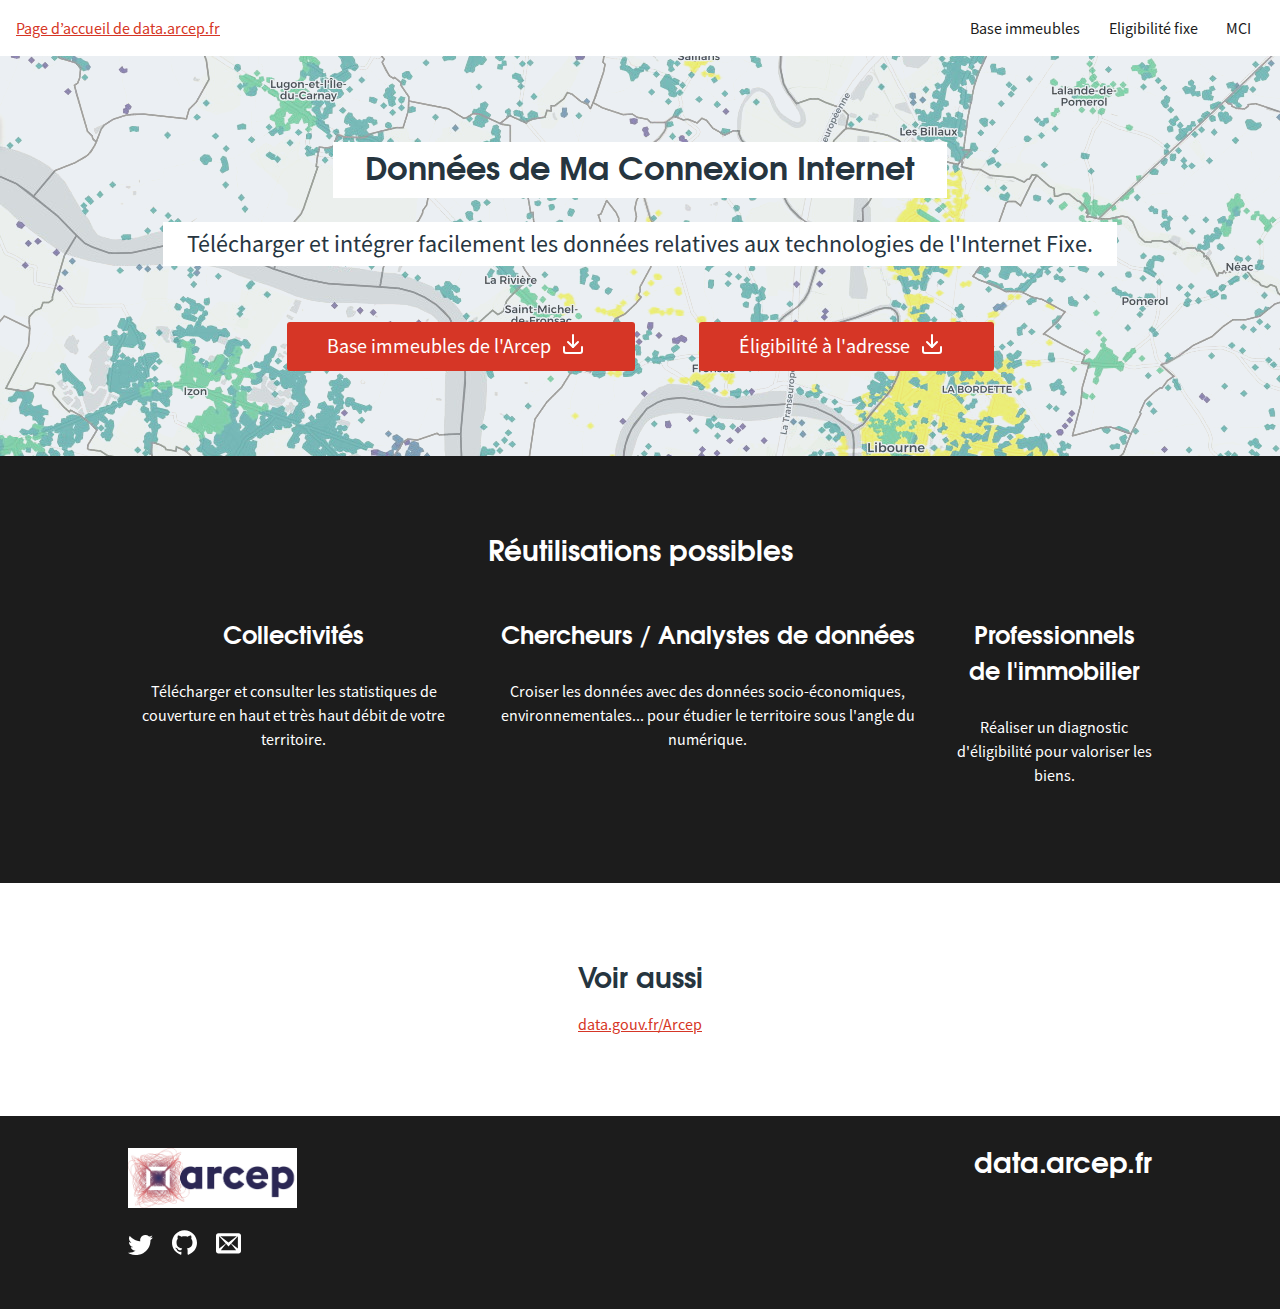
==== fixe/index.html @ cc6db44b "Publication du 2020T3 de MCI" ====
<!DOCTYPE html>
<html>

	<head>
		<meta charSet="utf-8" />
		<meta http-equiv="x-ua-compatible" content="ie=edge" />
		<meta name="viewport" content="width=device-width, initial-scale=1" />
		<title>Données fixes | data.arcep.fr</title>
		<link rel="icon" href="../img/favicon.ico" />
		<meta name="description" content="Consulter, télécharger et intégrer les données relatives à l'Internet fixe" />
		<meta itemProp="name" content="Données de l'Internet fixe en France" />
		<meta itemProp="description" content="Consulter, télécharger et intégrer les données relatives à l'Internet fixe" />
		<meta name="twitter:card" content="summary" />
		<meta name="twitter:title" content="Données de l'Internet fixe en France" />
		<meta name="twitter:description" content="Consulter, télécharger et intégrer les données relatives à l'Internet fixe" />
		<meta name="twitter:site" content="@arcep" />
		<meta name="twitter:creator" content="arcep" />
		<meta name="og:title" content="Données de l'Internet fixe en France" />
		<meta name="og:description" content="Consulter, télécharger et intégrer les données relatives à l'Internet fixe" />
		<meta name="og:url" content="https://data.arcep.fr/" />
		<meta name="og:site_name" content="Données de l'Internet fixe en France" />
		<meta name="og:locale" content="fr_FR" />
		<meta name="og:type" content="website" />
		<meta name="next-head-count" content="23" /><noscript data-n-css=""></noscript>
		<link rel="stylesheet" href="../css/master.css">
	</head>

	<body>
		<div id="__next">
			<div class="jsx-591008426">
				<header role="navigation" class="jsx-1099488422 navbar">
					<div class="jsx-1099488422 navbar__container"><a class="jsx-1099488422 nav__link" href="https://data.arcep.fr">Page d’accueil de data.arcep.fr</a>
						<nav class="jsx-1099488422">
							<ul class="jsx-1099488422 nav__links">
								<li class="jsx-1099488422 nav__item"><a class="jsx-1099488422" href="./base_immeuble.html">Base immeubles</a></li>
								<li class="jsx-1099488422 nav__item"><a class="jsx-1099488422" href="./eligibilite.html">Eligibilité fixe</a></li>
								<li class="jsx-1099488422 nav__item"><a class="jsx-1099488422" href="https://maconnexioninternet.arcep.fr" title="Ma Connexion Internet" target="_blank">MCI</a></li>
							</ul>
						</nav>
						<div class="jsx-1099488422 hamburger-menu">
							<div class="jsx-640037461 dropdown">
								<div class="jsx-640037461">
                  <svg xmlns="http://www.w3.org/2000/svg" width="22" height="22" viewBox="0 0 24 24" fill="none" stroke="currentColor" stroke-width="2" stroke-linecap="round" stroke-linejoin="round">
										<line x1="3" y1="12" x2="21" y2="12"></line>
										<line x1="3" y1="6" x2="21" y2="6"></line>
										<line x1="3" y1="18" x2="21" y2="18"></line>
									</svg>
                </div>
							</div>
						</div>
					</div>
				</header>

				<main class="jsx-591008426">
					<div class="jsx-2824784730 hero">
						<div class="jsx-2824784730 hero__container">
							<h1 class="jsx-2824784730 hero__white-background">Données de Ma Connexion Internet</h1>
							<p class="jsx-2824784730 hero__white-background">Télécharger et intégrer facilement les données relatives aux technologies de l'Internet Fixe.</p>
							<div class="jsx-419204450 button-container">
								<div class="jsx-419204450 action-button"><a href="./base_immeuble.html" class="button large primary" style="display:inline-flex;justify-content:space-between;align-items:center;text-align:center">Base immeubles de l'Arcep <span style="margin:0 0.5em" class="jsx-419204450">
                  <svg xmlns="http://www.w3.org/2000/svg" width="24" height="24" viewBox="0 0 24 24" fill="none" stroke="currentColor" stroke-width="2" stroke-linecap="round" stroke-linejoin="round">
										<path d="M21 15v4a2 2 0 0 1-2 2H5a2 2 0 0 1-2-2v-4"></path>
										<polyline points="7 10 12 15 17 10"></polyline>
										<line x1="12" y1="15" x2="12" y2="3"></line>
									</svg></span></a>
                </div>
								<div class="jsx-419204450 action-button"><a href="./eligibilite.html" class="button large primary" style="display:inline-flex;justify-content:space-between;align-items:center;text-align:center">Éligibilité à l'adresse <span style="margin:0 0.5em" class="jsx-419204450">
                  <svg xmlns="http://www.w3.org/2000/svg" width="24" height="24" viewBox="0 0 24 24" fill="none" stroke="currentColor" stroke-width="2" stroke-linecap="round" stroke-linejoin="round">
										<path d="M21 15v4a2 2 0 0 1-2 2H5a2 2 0 0 1-2-2v-4"></path>
										<polyline points="7 10 12 15 17 10"></polyline>
										<line x1="12" y1="15" x2="12" y2="3"></line>
									</svg></span></a>
                </div>
							</div>
						</div>
					</div>

					<section class="section section-dark">
						<div class="container">
							<h2 class="section__title">Réutilisations possibles</h2>
							<div class="row" style="text-align:center">
								<div>
									<h3>Collectivités</h3>
									<p>Télécharger et consulter les statistiques de couverture en haut et très haut débit de votre territoire.</p>
								</div>
								<div>
									<h3>Chercheurs / Analystes de données</h3>
									<p>Croiser les données avec des données socio-économiques, environnementales... pour étudier le territoire sous l'angle du numérique.</p>
								</div>
								<div>
									<h3>Professionnels de l'immobilier</h3>
									<p>Réaliser un diagnostic d'éligibilité pour valoriser les biens.</p>
								</div>
							</div>
						</div>
					</section>

					<section class="section section-white">
						<div class="container">
							<h2 class="section__title">Voir aussi</h2>
							<div class="jsx-340234319 main">
								<div class="jsx-340234319"><a href="https://www.data.gouv.fr/organizations/534fff58a3a7292c64a77cf6" class="jsx-340234319">data.gouv.fr/Arcep</a></div>
							</div>
						</div>
					</section>
				</main>

				<footer class="jsx-2883018177 footer">
					<div class="jsx-2883018177 container">
						<div class="jsx-2883018177 footer__logo"><img src="../img/logo_arcep.png" class="jsx-2883018177" />
							<ul class="jsx-2883018177 footer__social">
								<li class="jsx-2883018177"><a class="jsx-2883018177" href="https://twitter.com/arcep"><img src="../img/twitter.svg" alt="Twitter" class="jsx-2883018177" /></a></li>
								<li class="jsx-2883018177"><a class="jsx-2883018177" href="https://github.com/arcep-dev"><img src="../img/github.svg" alt="Github" class="jsx-2883018177" /></a></li>
								<li class="jsx-2883018177"><a href="mailto:opendata@arcep.fr?subject=Fixe" class="jsx-2883018177"><img src="../img/envelop.svg" alt="Contact" class="jsx-2883018177" /></a></li>
							</ul>
						</div>
						<ul class="jsx-2883018177 footer__links">
							<li class="jsx-2883018177">
								<h2 class="jsx-2883018177">data.arcep.fr</h2>
							</li>
						</ul>
					</div>
				</footer>
			</div>
		</div>
	</body>

</html>
---- css/master.css ----
@font-face {
	font-family: 'Source Sans Pro';
	font-weight: 400;
	font-style: normal;
	font-stretch: normal;
	src: url('./fonts/SourceSansPro-Regular.otf.woff2') format('woff2'), url('./fonts/SourceSansPro-Regular.otf.woff') format('woff');
}

@font-face {
	font-family: 'Source Sans Pro';
	font-weight: 400;
	font-style: italic;
	font-stretch: normal;
	src: url('./fonts/SourceSansPro-It.otf.woff2') format('woff2'), url('./fonts/SourceSansPro-It.otf.woff') format('woff');
}

@font-face {
	font-family: 'Source Sans Pro';
	font-weight: 700;
	font-style: normal;
	font-stretch: normal;
	src: url('./fonts/SourceSansPro-Bold.otf.woff2') format('woff2'), url('./fonts/SourceSansPro-Bold.otf.woff') format('woff');
}

@font-face {
	font-family: 'Source Sans Pro';
	font-weight: 700;
	font-style: italic;
	font-stretch: normal;
	src: url('./fonts/SourceSansPro-BoldIt.otf.woff2') format('woff2'), url('./fonts/SourceSansPro-BoldIt.otf.woff') format('woff');
}

@font-face {
	font-family: Evolventa;
	font-weight: normal;
	font-style: normal;
	src: local('Evolventa'), local('Evolventa-Regular'), url('./fonts/Evolventa-Regular.woff') format('woff');
}

@font-face {
	font-family: Evolventa;
	font-weight: normal;
	font-style: italic;
	src: local('Evolventa Oblique'), local('Evolventa-Oblique'), url('./fonts/Evolventa-Oblique.woff') format('woff');
}

@font-face {
	font-family: Evolventa;
	font-weight: bold;
	font-style: normal;
	src: local('Evolventa Bold'), local('Evolventa-Bold'), url('./fonts/Evolventa-Bold.woff') format('woff');
}

@font-face {
	font-family: Evolventa;
	font-weight: bold;
	font-style: italic;
	src: local('Evolventa Bold Oblique'), local('Evolventa-BoldOblique'), url('./fonts/Evolventa-BoldOblique.woff') format('woff');
}

@font-face {
	font-family: "Source Sans Pro";
	src: url("./fonts/SourceSansPro-Regular.otf.woff");
	font-weight: 400;
}

@font-face {
	font-family: "Source Sans Pro";
	src: url("/static/fonts/SourceSansPro/SourceSansPro-Bold.otf.woff");
	font-weight: 800;
}

@font-face {
	font-family: "Source Sans Pro";
	src: url("/static/fonts/SourceSansPro/SourceSansPro-It.otf.woff");
	font-style: italic;
}

@font-face {
	font-family: "Evolventa";
	src: url("/static/fonts/Evolventa/Evolventa-Regular.woff");
	font-weight: 400;
}

@font-face {
	font-family: "Evolventa";
	src: url("/static/fonts/Evolventa/Evolventa-Bold.woff");
	font-weight: 800;
}

:root {
	--blue: #0053b3;
	--light-blue: #006be6;
	--dark-blue: #003b80;
	--darker-blue: #00234d;
	--lighter-blue: #b4e1fa;
	--white: #fff;
	--lightest-grey: #fafbfc;
	--lighter-grey: #ebeff3;
	--light-grey: #c9d3df;
	--grey: #adb9c9;
	--dark-grey: #8393a7;
	--darker-grey: #53657d;
	--darkest-grey: #26353f;
	--black: #1c1c1c;
	--green: #03bd5b;
	--light-green: #daf5e7;
	--orange: #ff9947;
	--dark-orange: #cc5c00;
	--light-orange: #fff0e4;
	--red: #d63626;
	--dark-red: #ab2b1e;
	--light-red: rgba(239, 172, 166, 0.45882);
	--mobile-min: 400px;
	--mobile-max: 549px;
	--phablet-min: 550px;
	--phablet-max: 749px;
	--tablet-min: 750px;
	--tablet-max: 999px;
	--desktop-min: 1000px;
	--space-xxs: 0.25em;
	--space-xs: 0.5em;
	--space-s: 1em;
	--space-m: 1.5em;
	--space-l: 2em;
	--space-xl: 3em;
	--theme-primary: var(--red);
	--theme-primary-light: var(--light-red);
	--theme-primary-dark: var(--dark-red);
	--theme-secondary: var(--red);
	--theme-secondary-darken: var(--dark-red);
	--theme-border: var(--grey);
	--theme-border-lighter: var(--light-grey);
	--theme-border-active: var(--light-red);
	--theme-border-radius: 3px;
	--theme-background-white: var(--white);
	--theme-background-grey: var(--lighter-grey);
	--theme-background-color: var(--red);
	--theme-background-color-dark: var(--darker-red);
	--theme-background-gradient: linear-gradient(to left, var(--red), var(--dark-red));
	--theme-background-dark: var(--black);
	--theme-box-shadow: 0 1px 2px rgba(201, 211, 223, 0.2);
	--theme-label-text: var(--darker-grey);
	--theme-light-text: var(--white);
	--theme-dark-text: var(--darkest-grey);
	--theme-success-border: var(--green);
	--theme-success-bg: var(--light-green);
	--theme-warning-border: var(--orange);
	--theme-warning-bg: var(--light-orange);
	--theme-error-border: var(--red);
	--theme-error-bg: var(--light-red);
	--theme-info-border: var(--light-red);
	--theme-info-bg: var(--lighter-red);
}

body {
	font-family: "Source Sans Pro", Arial, sans-serif;
	font-size: 16px;
	line-height: 1.5em;
	-webkit-font-smoothing: antialiased;
	-moz-osx-font-smoothing: grayscale;
}

h1,
h2,
h3,
h4,
h5,
h6 {
	font-family: "Evolventa", "Trebuchet MS", sans-serif;
}

h1:first-child,
h2:first-child,
h3:first-child,
h4:first-child,
h5:first-child,
h6:first-child {
	margin-top: 0;
}

h1 {
	font-size: 2em;
	line-height: 1.125em;
}

h2 {
	font-size: 1.75em;
	line-height: 1.25em;
}

h3 {
	font-size: 1.5em;
	line-height: 1.5em;
}

h4 {
	font-size: 1.25em;
}

h5 {
	font-size: 1.125em;
}

h6 {
	font-size: 1em;
}

.subtitle {
	font-weight: 400;
	font-family: "Source Sans Pro", Arial, sans-serif;
	color: #53657d;
	color: var(--darker-grey);
}

.lead-text {
	font-size: 1.25em;
}

.subtitle {
	color: #8393a7;
	color: var(--dark-grey);
}

.text-quote {
	background-color: #ebeff3;
	background-color: var(--theme-background-grey);
	border-left: 8px solid #c9d3df;
	border-left: 8px solid var(--theme-border-lighter);
	padding: 4px 0 4px 25px;
}

pre {
	display: block;
	margin-top: 1em;
}

code {
	background: #fafbfc;
	background: var(--lightest-grey);
	border-radius: 3px;
	border-radius: var(--theme-border-radius);
	padding: 0 0.5em;
	font-family: 'Courier New';
	font-size: 0.9em;
	word-wrap: break-word;
	white-space: pre-wrap;
	vertical-align: middle;
	display: inline-block;
	max-width: 100%;
	overflow-x: auto;
}

pre code {
	padding: 1em;
}

* {
	-webkit-box-sizing: border-box;
	box-sizing: border-box;
}

html,
body {
	height: 100%;
	position: relative;
}

body {
	color: #26353f;
	color: var(--theme-dark-text);
	padding: 0;
	margin: 0;
	overflow: auto;
}

a,
button {
	cursor: pointer;
}

a,
a:focus,
a:visited,
a:active {
	-webkit-text-decoration: underline;
	text-decoration: underline;
	color: #ed504d;
	color: var(--theme-primary);
}

a:hover {
	border-radius: 3px;
	border-radius: var(--theme-border-radius);
	color: #003b80;
	color: var(--dark-red);
	background-color: #ebeff3;
	background-color: var(--lighter-grey);
	-webkit-text-decoration: none;
	text-decoration: none;
}

small {
	font-size: 0.875em;
}

hr {
	border-top: 0;
	border-bottom: #c9d3df;
	border-bottom: var(--theme-border-lighter);
	margin: 2em 0;
	margin: var(--space-l) 0;
}

dt {
	display: block;
	color: #53657d;
	color: var(--darker-grey);
}

dd {
	margin: 0;
}

dd+dt {
	margin-top: 0.5em;
	margin-top: var(--space-xs);
}

input,
textarea,
select {
	width: 100%;
	outline: none;
	padding: 0.5em 0.875em;
	font: inherit;
	line-height: 1.6;
	color: #1c1c1c;
	color: var(--black);
	border-radius: 3px;
	border-radius: var(--theme-border-radius);
	border: 1px solid #adb9c9;
	border: 1px solid var(--theme-border);
	background: #fff;
	background: var(--theme-background-white);
	vertical-align: middle;
	position: relative;
}

input:focus,
textarea:focus,
select:focus {
	border-color: #006be6;
	border-color: var(--theme-border-active);
	-webkit-transition: border-color 0.2s ease-out;
	-webkit-transition: border-color 0.2s ease-out;
	transition: border-color 0.2s ease-out;
}

input:disabled,
select:disabled {
	background-color: #ebeff3;
	background-color: var(--theme-background-grey);
}

input[type=radio],
input[type=checkbox] {
	margin: 0;
	margin-right: 0.5em;
	margin-right: var(--space-xs);
}

input[type=radio] {
	height: 1.25em;
	width: 1.25em;
	border-radius: 50%;
	display: inline-block;
	-webkit-appearance: none;
	-moz-appearance: none;
	-webkit-appearance: none;
	-moz-appearance: none;
	appearance: none;
	padding: 0;
}

input[type=radio]::before {
	content: '';
	border-color: #ed504d;
	border-color: var(--theme-primary);
	border-radius: 50%;
	position: absolute;
	top: 0.35em;
	left: 0.3em;
	width: 0.5em;
	height: 0.5em;
	-webkit-transform: scale(0);
	-webkit-transform: scale(0);
	-ms-transform: scale(0);
	transform: scale(0);
}

input[type=radio]:checked {
	background-color: #fff;
	background-color: var(--theme-background-white);
	border-color: #ed504d;
	border-color: var(--theme-primary);
	opacity: 1;
}

input[type=radio]:checked::before {
	background-color: #ed504d;
	background-color: var(--theme-primary);
	-webkit-transform: scale(1);
	-webkit-transform: scale(1);
	-ms-transform: scale(1);
	transform: scale(1);
	-webkit-transition: -webkit-transform 0.2s ease-out;
	-webkit-transition: -webkit-transform 0.2s ease-out;
	-webkit-transition: -webkit-transform 0.2s ease-out;
	transition: -webkit-transform 0.2s ease-out;
	-webkit-transition: -webkit-transform 0.2s ease-out;
	-webkit-transition: transform 0.2s ease-out;
	transition: transform 0.2s ease-out;
	-webkit-transition: -webkit-transform 0.2s ease-out, -webkit-transform 0.2s ease-out;
	-webkit-transition: transform 0.2s ease-out, -webkit-transform 0.2s ease-out;
	transition: transform 0.2s ease-out, -webkit-transform 0.2s ease-out;
}

input[type="checkbox"] {
	-webkit-appearance: none;
	-moz-appearance: none;
	-webkit-appearance: none;
	-moz-appearance: none;
	appearance: none;
	height: 1.4em;
	width: 1.5em;
	padding: 0;
}

input[type="checkbox"]:checked {
	background-color: #ed504d;
	background-color: var(--theme-primary);
	border-color: #ed504d;
	border-color: var(--theme-primary);
	opacity: 1;
	-webkit-transition: border-color 0.2s ease-in, background-color 0.2s ease-out;
	-webkit-transition: border-color 0.2s ease-in, background-color 0.2s ease-out;
	transition: border-color 0.2s ease-in, background-color 0.2s ease-out;
}

input[type="checkbox"]::before {
	-webkit-transform: scale(0);
	-webkit-transform: scale(0);
	-ms-transform: scale(0);
	transform: scale(0);
	content: '';
	position: absolute;
	top: 0.2em;
	left: 0.15em;
	height: 1em;
	width: 1em;
	background: url('data:image/svg+xml;utf8,<svg xmlns="http://www.w3.org/2000/svg"><path d="M14.23 1.304L6.112 9.501 2.767 6.117a1.029 1.029 0 0 0-1.464 0 1.054 1.054 0 0 0 0 1.479l4.055 4.101c.208.21.481.31.754.305.272.005.545-.095.753-.305l8.829-8.915a1.053 1.053 0 0 0 0-1.478 1.027 1.027 0 0 0-1.464 0z" fill="white" /></svg>') center center no-repeat;
}

input[type="checkbox"]:checked::before {
	color: #fff;
	color: var(--white);
	display: block;
	-webkit-transform: scale(1);
	-webkit-transform: scale(1);
	-ms-transform: scale(1);
	transform: scale(1);
	-webkit-transition: -webkit-transform 0.2s ease-out;
	-webkit-transition: -webkit-transform 0.2s ease-out;
	-webkit-transition: -webkit-transform 0.2s ease-out;
	transition: -webkit-transform 0.2s ease-out;
	-webkit-transition: -webkit-transform 0.2s ease-out;
	-webkit-transition: transform 0.2s ease-out;
	transition: transform 0.2s ease-out;
	-webkit-transition: -webkit-transform 0.2s ease-out, -webkit-transform 0.2s ease-out;
	-webkit-transition: transform 0.2s ease-out, -webkit-transform 0.2s ease-out;
	transition: transform 0.2s ease-out, -webkit-transform 0.2s ease-out;
}

select {
	-webkit-appearance: none;
	-moz-appearance: none;
	-webkit-appearance: none;
	-moz-appearance: none;
	appearance: none;
	background: #fff url('data:image/svg+xml;utf8,<svg xmlns="http://www.w3.org/2000/svg"><path d="M1.254 2.518a.904.904 0 0 1 0-1.257.85.85 0 0 1 1.225 0l4.512 4.632 4.511-4.632a.85.85 0 0 1 1.225 0 .904.904 0 0 1 0 1.257L7.621 7.761a.848.848 0 0 1-.63.259.849.849 0 0 1-.631-.259L1.254 2.518z" fill="gray"/></svg>') no-repeat;
	background: var(--theme-background-white) url('data:image/svg+xml;utf8,<svg xmlns="http://www.w3.org/2000/svg"><path d="M1.254 2.518a.904.904 0 0 1 0-1.257.85.85 0 0 1 1.225 0l4.512 4.632 4.511-4.632a.85.85 0 0 1 1.225 0 .904.904 0 0 1 0 1.257L7.621 7.761a.848.848 0 0 1-.63.259.849.849 0 0 1-.631-.259L1.254 2.518z" fill="gray"/></svg>') no-repeat;
	background-position: top 1em right 0;
	background-size: 1.7em;
	padding-right: 2.8em;
	border-radius: 3px;
	border-radius: var(--theme-border-radius);
	width: auto;
}

@-moz-document url-prefix() {
	select {
		padding-top: 0.438em;
		padding-bottom: 0.438em;
	}
}

select:focus {
	outline: none;
}

select:-moz-focusring {
	color: transparent;
	text-shadow: 0 0 0 #000;
}

label.required::before {
	content: '✱';
	color: #d63626;
	color: var(--red);
	font-weight: 700;
	padding-right: 0.5em;
	padding-right: var(--space-xs);
	position: absolute;
	left: 0;
	-webkit-transform: translateX(-100%);
	-webkit-transform: translateX(-100%);
	-ms-transform: translateX(-100%);
	transform: translateX(-100%);
}

a.button,
a.button:focus,
a.button:active,
a.button:visited,
button.button,
button.button:focus,
button.button:active,
button.button:visited,
input[type="submit"],
input[type="submit"]:focus,
input[type="submit"]:active,
input[type="submit"]:visited,
input[type="button"],
input[type="button"]:focus,
input[type="button"]:active,
input[type="button"]:visited {
	display: inline-block;
	padding: 0.5em 2em;
	padding: var(--space-xs) var(--space-l);
	color: #fff;
	color: var(--theme-light-text);
	background-color: #ed504d;
	background-color: var(--theme-primary);
	border-radius: 3px;
	border-radius: var(--theme-border-radius);
	border: 0;
	font-family: "Source Sans Pro", Arial, sans-serif;
	font-size: 1em;
	font-size: var(--space-s);
	position: relative;
	top: 0;
	overflow: hidden;
	-webkit-text-decoration: none;
	text-decoration: none;
	cursor: pointer;
	width: auto;
}

a.button:hover,
button.button:hover,
input[type="submit"]:hover,
input[type="button"]:hover {
	background: #003b80;
	background: var(--theme-secondary-darken);
}

a.button:active,
button.button:active,
input[type="submit"]:hover,
input[type="button"]:hover {
	-webkit-transform: translateY(1px);
	-webkit-transform: translateY(1px);
	-ms-transform: translateY(1px);
	transform: translateY(1px);
}

button::-moz-focus-inner {
	border: 0;
}

a.button-outline,
a.button-outline:focus,
a.button-outline:active,
a.button-outline:visited,
button.button-outline,
button.button-outline:focus,
button.button-outline:active,
button.button-outline:visited {
	display: inline-block;
	padding: 0.5em 2em;
	padding: var(--space-xs) var(--space-l);
	border-radius: 3px;
	border-radius: var(--theme-border-radius);
	font-family: "Source Sans Pro", Arial, sans-serif;
	font-size: 1em;
	font-size: var(--space-s);
	position: relative;
	top: 0;
	overflow: hidden;
	-webkit-text-decoration: none;
	text-decoration: none;
	background: transparent;
	border: 1px solid #fff;
	border: 1px solid var(--white);
	color: #fff;
	color: var(--white);
}

a.button-outline:hover,
button.button-outline:hover,
input[type="submit"].button-outline:hover,
input[type="button"].button-outline:hover {
	border-color: #c9d3df;
	border-color: var(--light-grey);
	color: #c9d3df;
	color: var(--light-grey);
}

.button-outline.primary,
a.button-outline.primary {
	border-color: #ed504d;
	border-color: var(--red);
	color: #ed504d;
	color: var(--red);
}

.button-outline.primary:hover,
.button-outline.primary:active {
	border-color: #003b80;
	border-color: var(--dark-red);
	color: #003b80;
	color: var(--dark-red);
}

.button-outline.warning,
a.button-outline.warning {
	border-color: #d63626;
	border-color: var(--red);
	color: #d63626;
	color: var(--red);
}

.button-outline.warning:hover,
.button-outline.warning:active {
	border-color: #ab2b1e;
	border-color: var(--dark-red);
	color: #ab2b1e;
	color: var(--dark-red);
}

.button-outline.secondary,
a.button-outline.secondary {
	border-color: #53657d;
	border-color: var(--darker-grey);
	color: #53657d;
	color: var(--darker-grey);
}

.button-outline.secondary:hover,
.button-outline.secondary:active {
	border-color: #26353f;
	border-color: var(--darkest-grey);
	color: #26353f;
	color: var(--theme-dark-text);
}

a.button.small,
button.button.small,
input[type="submit"].small,
input[type="button"].small,
a.button-outline.small,
button.button-outline.small {
	font-size: 0.825em;
	padding: 0.25em 1em;
}

a.button.large,
button.button.large,
input[type="submit"].large,
input[type="button"].large,
a.button-outline.large,
button.button-outline.large {
	font-size: 1.25em;
}

.button.warning,
a.button.warning {
	background-color: #d63626;
	background-color: var(--red);
}

.button.warning:hover,
.button.warning:active {
	background-color: #ab2b1e;
	background-color: var(--dark-red);
}

.button.warning-light,
a.button.warning-light {
	background-color: #ff9947;
	background-color: var(--orange);
}

.button.warning-light:hover,
.button.warning-light:active {
	background-color: #cc5c00;
	background-color: var(--dark-orange);
}

.button.secondary,
a.button.secondary {
	background-color: #53657d;
	background-color: var(--darker-grey);
}

.button.secondary:hover,
.button.secondary:active {
	background-color: #26353f;
	background-color: var(--darkest-grey);
}

.button+.button,
.button-outline+.button-outline {
	margin-left: 1em;
}

@media (max-width:399px) {

	a.button,
	button.button,
	input[type="submit"],
	input[type="button"] {
		width: 100%;
	}

	.button+.button,
	.button-outline+.button-outline {
		margin-top: 1em;
		margin-left: 0;
	}
}

.table {
	background: #fff;
	background: var(--theme-background-white);
	border: 1px solid #c9d3df;
	border: 1px solid var(--theme-border-lighter);
	border-left: 0;
	border-right: 0;
	border-radius: 2px;
	position: relative;
	width: 100%;
	border-collapse: collapse;
}

.table td,
.table th {
	padding: 1em;
	padding: var(--space-s);
	text-align: left;
}

.table td {
	border-top: 1px solid #ebeff3;
	border-top: 1px solid var(--lighter-grey);
}

.table thead th {
	background: #fafbfc;
	background: var(--lightest-grey);
	border-bottom: 1px solid #c9d3df;
	border-bottom: 1px solid var(--theme-border-lighter);
	font-size: 0.875em;
	font-weight: 700;
	text-transform: uppercase;
}

.table thead th.ascending::after {
	font-size: 0.75em;
	content: '▲';
	margin-left: 0.5em;
	margin-left: var(--space-xs);
}

.table thead th.descending::after {
	font-size: 0.75em;
	content: '▼';
	margin-left: 0.5em;
	margin-left: var(--space-xs);
}

.table tr:hover {
	background: #fafbfc;
	background: var(--lightest-grey);
}

.table__filter {
	margin-bottom: 1em;
	margin-bottom: var(--space-s);
	max-width: 20em;
	float: right;
}

.icon {
	display: inline-block;
	width: 1em;
	height: 1em;
	stroke-width: 0;
	stroke: currentColor;
	fill: currentColor;
	font-size: 16px;
}

#icon-search {
	fill: #adb9c9;
	fill: var(--grey);
}

.label-list {
	padding: 0;
	margin: 0;
}

.label {
	background-color: #ebeff3;
	background-color: var(--lighter-grey);
	border-radius: 3px;
	border-radius: var(--theme-border-radius);
	display: inline-block;
	padding: 0.3em 0.8em;
	margin: 0.25em;
	font-size: 0.875em;
}

.label a {
	-webkit-text-decoration: none;
	text-decoration: none;
	color: #26353f;
	color: var(--theme-dark-text);
}

.label--active {
	background-color: #ed504d;
	background-color: var(--theme-primary);
	color: #fff;
	color: var(--white);
}

.label--inactive {
	background-color: #fff;
	background-color: var(--white);
	border: 1px solid #adb9c9;
	border: 1px solid var(--theme-border);
	color: #53657d;
	color: var(--darker-grey);
}

.label--inactive a {
	color: #53657d;
	color: var(--darker-grey);
	background: 0;
}

form {
	max-width: 35em;
	margin: 0 auto;
}

label,
legend {
	display: block;
	color: #26353f;
	color: var(--theme-dark-text);
}

legend {
	margin-bottom: 0.5em;
	margin-bottom: var(--space-xs);
}

label.label-inline {
	display: inline;
	color: #1c1c1c;
	color: var(--black);
}

.label-inline+input[type=radio],
.label-inline+input[type=checkbox] {
	margin-left: 1.5em;
	margin-left: var(--space-m);
	-ms-flex-negative: 0;
	-webkit-flex-shrink: 0;
	-ms-flex-negative: 0;
	flex-shrink: 0;
}

.form__group {
	position: relative;
	display: block;
}

.form__group+.form__group {
	margin-top: 2em;
	margin-top: var(--space-l);
}

fieldset {
	border: none;
	margin: 0;
	padding: 0;
	width: 100%;
	display: -webkit-box;
	display: -ms-flexbox;
	display: -webkit-box;
	display: -webkit-flex;
	display: -ms-flexbox;
	display: flex;
	-webkit-box-align: center;
	-ms-flex-align: center;
	-webkit-align-items: center;
	-webkit-box-align: center;
	-ms-flex-align: center;
	align-items: center;
}

.overlay-button {
	position: absolute;
	right: 2em;
	right: var(--space-l);
	top: calc(1px + 0.8rem);
	background: 0;
	border: 0;
	width: 1rem;
	height: 1rem;
}

.search__group {
	position: relative;
}

.overlayed-button .icon-search {
	height: 15px;
	width: 15px;
}

.input__group {
	display: -webkit-box;
	display: -ms-flexbox;
	display: -webkit-box;
	display: -webkit-flex;
	display: -ms-flexbox;
	display: flex;
	-webkit-box-orient: horizontal;
	-webkit-box-direction: normal;
	-ms-flex-direction: row;
	-webkit-flex-direction: row;
	-ms-flex-direction: row;
	flex-direction: row;
}

.input__group .icon-button,
.input__group .icon-button:active {
	margin-left: 1em;
	margin-left: var(--space-s);
	padding: 0 0.8em;
}

.input__group .icon-button .icon {
	width: 16px;
	height: 16px;
}

.input__group .button {
	-ms-flex-negative: 0;
	-webkit-flex-shrink: 0;
	-ms-flex-negative: 0;
	flex-shrink: 0;
	margin-left: 1em;
	margin-left: var(--space-s);
}

@media (max-width:399px) {
	.input__group {
		-webkit-box-orient: vertical;
		-webkit-box-direction: normal;
		-ms-flex-direction: column;
		-webkit-flex-direction: column;
		-ms-flex-direction: column;
		flex-direction: column;
	}

	.input__group .button {
		margin-left: 0;
		margin-top: 1em;
		margin-top: var(--space-s);
	}
}

.card {
	background: #fff;
	background: var(--theme-background-white);
	border-radius: 2px;
	-webkit-box-shadow: 0 1px 2px rgba(201, 211, 223, 0.2);
	box-shadow: 0 1px 2px rgba(201, 211, 223, 0.2);
	-webkit-box-shadow: var(--theme-box-shadow);
	box-shadow: var(--theme-box-shadow);
	position: relative;
	overflow: hidden;
	display: -webkit-box;
	display: -ms-flexbox;
	display: -webkit-box;
	display: -webkit-flex;
	display: -ms-flexbox;
	display: flex;
	-webkit-box-flex: 1;
	-ms-flex: 1;
	-webkit-flex: 1;
	-ms-flex: 1;
	flex: 1;
	-webkit-box-orient: vertical;
	-webkit-box-direction: normal;
	-ms-flex-direction: column;
	-webkit-flex-direction: column;
	-ms-flex-direction: column;
	flex-direction: column;
	width: 100%;
	border: 1px solid #c9d3df;
	border: 1px solid var(--theme-border-lighter);
}

.row .card+.card {
	margin-left: 1.5em;
	margin-left: var(--space-m);
}

@media (max-width:749px) {
	.row>.card {
		margin: 0;
	}

	.row>.card+.card {
		margin-left: 0;
		margin-top: 1.5em;
		margin-top: var(--space-m);
	}
}

.card__cover {
	height: 250px;
	width: 100%;
	overflow: hidden;
	position: relative;
	display: -webkit-box;
	display: -ms-flexbox;
	display: -webkit-box;
	display: -webkit-flex;
	display: -ms-flexbox;
	display: flex;
	-webkit-box-align: center;
	-ms-flex-align: center;
	-webkit-align-items: center;
	-webkit-box-align: center;
	-ms-flex-align: center;
	align-items: center;
	-webkit-box-pack: center;
	-ms-flex-pack: center;
	-webkit-box-pack: center;
	-webkit-justify-content: center;
	-ms-flex-pack: center;
	justify-content: center;
	background-color: #ed504d;
	background-color: var(--theme-background-color);
}

.card__cover img {
	-o-object-fit: cover;
	object-fit: cover;
	height: 100%;
	width: 100%;
}

.card__content {
	padding: 1.5em;
	padding: var(--space-m);
	-webkit-box-flex: 1;
	-ms-flex-positive: 1;
	-webkit-box-flex: 1;
	-webkit-flex-grow: 1;
	-ms-flex-positive: 1;
	flex-grow: 1;
}

.card__content h3 {
	margin: 0;
}

.card__content .card__meta {
	color: #53657d;
	color: var(--darker-grey);
}

.card__content .card__meta time::after {
	content: " • ";
}

.card__content:last-child {
	margin-bottom: 0;
}

.card__extra {
	border-top: 1px solid #adb9c9;
	border-top: 1px solid var(--theme-border);
	padding: 1em;
	padding: var(--space-s);
}

.panel {
	background: #fff;
	background: var(--theme-background-white);
	border-radius: 3px;
	border-radius: var(--theme-border-radius);
	-webkit-box-shadow: 0 1px 2px rgba(201, 211, 223, 0.2);
	box-shadow: 0 1px 2px rgba(201, 211, 223, 0.2);
	-webkit-box-shadow: var(--theme-box-shadow);
	box-shadow: var(--theme-box-shadow);
	padding: 1.5em;
	padding: var(--space-m);
	position: relative;
	border: 1px solid #c9d3df;
	border: 1px solid var(--theme-border-lighter);
}

.panel+* {
	margin-top: 1.5em;
	margin-top: var(--space-m);
}

.panel>:last-child {
	margin-bottom: 0;
}

.panel__header::after {
	content: '';
	display: block;
	width: calc(100% + 1.5em * 2);
	width: calc(100% + var(--space-m) * 2);
	position: relative;
	left: -1.5em;
	border-bottom: 1px solid #c9d3df;
	border-bottom: 1px solid var(--theme-border-lighter);
	margin: 1em 0 1.5em;
	margin: var(--space-s) 0 var(--space-m);
}

.panel__header h3 {
	display: inline-block;
	margin: 0;
}

.panel__header-extra {
	margin-left: 1em;
	margin-left: var(--space-s);
	color: #53657d;
	color: var(--theme-label-text);
	display: inline-block;
}

@media (max-width:549px) {
	.panel__header-extra {
		margin: 0;
	}
}

.dropdown {
	position: relative;
	display: inline-block;
}

.dropdown-content {
	display: none;
	position: absolute;
	background-color: #fff;
	background-color: var(--white);
	min-width: 110px;
	text-align: center;
	top: 2em;
	top: var(--space-l);
	right: 0;
	-webkit-box-shadow: 0 8px 16px 0 rgba(0, 0, 0, 0.2);
	box-shadow: 0 8px 16px 0 rgba(0, 0, 0, 0.2);
	z-index: 1;
}

.dropdown-content a {
	color: black;
	padding: 12px 16px;
	-webkit-text-decoration: none;
	text-decoration: none;
	display: block;
}

.dropdown-content a:hover {
	background-color: #c9d3df;
	background-color: var(--light-grey);
}

.dropdown:hover .dropdown-content {
	display: block;
}

.modal__backdrop {
	position: fixed;
	top: 0;
	left: 0;
	background: rgba(0, 0, 0, 0.5);
	height: 100%;
	width: 100%;
	-webkit-box-pack: center;
	-ms-flex-pack: center;
	-webkit-box-pack: center;
	-webkit-justify-content: center;
	-ms-flex-pack: center;
	justify-content: center;
	-webkit-box-align: center;
	-ms-flex-align: center;
	-webkit-align-items: center;
	-webkit-box-align: center;
	-ms-flex-align: center;
	align-items: center;
	display: none;
	z-index: 10;
}

.modal__backdrop:target {
	display: -webkit-box;
	display: -ms-flexbox;
	display: -webkit-box;
	display: -webkit-flex;
	display: -ms-flexbox;
	display: flex;
}

.modal {
	border-radius: 3px;
	border-radius: var(--theme-border-radius);
	-webkit-box-shadow: 0 1px 2px rgba(201, 211, 223, 0.2);
	box-shadow: 0 1px 2px rgba(201, 211, 223, 0.2);
	-webkit-box-shadow: var(--theme-box-shadow);
	box-shadow: var(--theme-box-shadow);
	background: #fff;
	background: var(--white);
	padding: 1.5em;
	padding: var(--space-m);
	max-width: 32em;
}

.modal>:first-child {
	margin-top: 0;
}

.modal .button__group {
	display: -webkit-box;
	display: -ms-flexbox;
	display: -webkit-box;
	display: -webkit-flex;
	display: -ms-flexbox;
	display: flex;
	-webkit-box-pack: justify;
	-ms-flex-pack: justify;
	-webkit-box-pack: justify;
	-webkit-justify-content: space-between;
	-ms-flex-pack: justify;
	justify-content: space-between;
	margin-top: 1.5em;
	margin-top: var(--space-m);
}

.modal .button__group .button {
	margin: 0;
}

.modal .button__group .button+.button {
	margin-left: 1em;
}

.notification {
	background: #b4e1fa;
	background: var(--theme-info-bg);
	border: 1px solid #006be6;
	border: 1px solid var(--theme-info-border);
	border-radius: 3px;
	border-radius: var(--theme-border-radius);
	padding: 1em;
	padding: var(--space-s);
	margin-bottom: 1em;
	position: relative;
}

.notification .close {
	border: 0;
	background: 0;
	color: currentColor;
	position: absolute;
	right: 1em;
	right: var(--space-s);
}

.notification .icon {
	fill: currentColor;
	width: 20px;
	height: 20px;
}

.notification.closable {
	padding-right: 3em;
	padding-right: var(--space-xl);
}

.notification.full-width {
	width: 100%;
	margin-bottom: 0;
	text-align: center;
	border: 0;
}

.notification.full-width.closable .close {
	right: unset;
}

.notification.success {
	background: #daf5e7;
	background: var(--theme-success-bg);
	border-color: #03bd5b;
	border-color: var(--theme-success-border);
}

.notification.warning {
	background: #fff0e4;
	background: var(--theme-warning-bg);
	border-color: #ff9947;
	border-color: var(--theme-warning-border);
}

.notification.error {
	background: rgba(239, 172, 166, 0.45882);
	background: var(--theme-error-bg);
	border-color: #d63626;
	border-color: var(--theme-error-border);
}

.tile {
	display: -webkit-box;
	display: -ms-flexbox;
	display: -webkit-box;
	display: -webkit-flex;
	display: -ms-flexbox;
	display: flex;
	-webkit-box-orient: vertical;
	-webkit-box-direction: normal;
	-ms-flex-direction: column;
	-webkit-flex-direction: column;
	-ms-flex-direction: column;
	flex-direction: column;
	-webkit-box-pack: center;
	-ms-flex-pack: center;
	-webkit-box-pack: center;
	-webkit-justify-content: center;
	-ms-flex-pack: center;
	justify-content: center;
	-webkit-box-align: center;
	-ms-flex-align: center;
	-webkit-align-items: center;
	-webkit-box-align: center;
	-ms-flex-align: center;
	align-items: center;
	background-color: #fff;
	background-color: var(--theme-background-white);
	width: 100%;
	padding: 1em;
	padding: var(--space-s);
	-webkit-transform: none;
	-webkit-transform: none;
	-ms-transform: none;
	transform: none;
	-webkit-transition: all 0.1s ease-in;
	-webkit-transition: all 0.1s ease-in;
	transition: all 0.1s ease-in;
}

.tile:hover {
	-webkit-transform: scale(1.03);
	-webkit-transform: scale(1.03);
	-ms-transform: scale(1.03);
	transform: scale(1.03);
}

.tile-colored {
	background-color: #ed504d;
	background-color: var(--theme-background-color);
	color: #fff;
	color: var(--theme-light-text);
}

.tile h3 {
	margin: 0;
}

.tile__icon {
	height: 2em;
	height: var(--space-l);
}

.pagination {
	display: -webkit-box;
	display: -ms-flexbox;
	display: -webkit-box;
	display: -webkit-flex;
	display: -ms-flexbox;
	display: flex;
	-webkit-box-orient: horizontal;
	-webkit-box-direction: normal;
	-ms-flex-direction: row;
	-webkit-flex-direction: row;
	-ms-flex-direction: row;
	flex-direction: row;
	-webkit-box-pack: end;
	-ms-flex-pack: end;
	-webkit-box-pack: end;
	-webkit-justify-content: end;
	-ms-flex-pack: end;
	justify-content: end;
	-webkit-box-align: center;
	-ms-flex-align: center;
	-webkit-align-items: center;
	-webkit-box-align: center;
	-ms-flex-align: center;
	align-items: center;
	-ms-flex-wrap: wrap;
	-webkit-flex-wrap: wrap;
	-ms-flex-wrap: wrap;
	flex-wrap: wrap;
	margin-top: 1.5em;
	margin-top: var(--space-m);
}

.pagination__display-group {
	margin-left: 1.5em;
	margin-left: var(--space-m);
}

.pagination__display-label {
	display: inline;
}

select.pagination__display {
	margin-left: 0.5em;
	margin-left: var(--space-xs);
	padding-top: 0.25em;
	padding-top: var(--space-xxs);
	padding-bottom: 0.25em;
	padding-bottom: var(--space-xxs);
}

.pagination__count {
	margin-left: 1.5em;
	margin-left: var(--space-m);
}

.pagination__pages {
	list-style-type: none;
	margin: 0;
	padding: 0;
	overflow: hidden;
	display: -webkit-box;
	display: -ms-flexbox;
	display: -webkit-box;
	display: -webkit-flex;
	display: -ms-flexbox;
	display: flex;
	-webkit-box-pack: end;
	-ms-flex-pack: end;
	-webkit-box-pack: end;
	-webkit-justify-content: end;
	-ms-flex-pack: end;
	justify-content: end;
	margin-left: 1.5em;
	margin-left: var(--space-m);
}

.pagination__pages li a {
	color: #ed504d;
	color: var(--theme-primary);
	background-color: #fff;
	background-color: var(--theme-background-white);
	margin: 0 0.25em;
	margin: 0 var(--space-xxs);
	padding: 0.25em 0.5em;
	padding: var(--space-xxs) var(--space-xs);
	border-radius: 3px;
	border-radius: var(--theme-border-radius);
	font-weight: 700;
	pointer-events: inherit;
	-webkit-text-decoration: none;
	text-decoration: none;
	display: block;
}

.pagination__pages li a:hover {
	background-color: #b4e1fa;
	background-color: var(--lighter-red);
}

.pagination__pages li.active a {
	color: #fff;
	color: var(--theme-light-text);
	background-color: #ed504d;
	background-color: var(--theme-background-color);
}

.pagination__pages li.disabled a {
	color: #8393a7;
	color: var(--dark-grey);
	background-color: #fafbfc;
	background-color: var(--lightest-grey);
	pointer-events: none;
}

.container {
	position: relative;
	width: 100%;
	max-width: 1200px;
	margin: 0 auto;
	padding: 0 20px;
}

.container.container-medium {
	max-width: 750px;
}

.container.container-small {
	max-width: 550px;
}

.container.container-full {
	max-width: none;
}

.article__container {
	max-width: 35em;
}

@media (min-width:400px) {
	.container {
		width: 85%;
		padding: 0;
	}
}

@media (min-width:550px) {
	.container {
		width: 80%;
	}
}

.navbar {
	width: 100%;
	background: #fff;
	background: var(--theme-background-white);
	z-index: 100;
}

.nav-fixed {
	position: fixed;
	top: 0;
}

.navbar__container {
	display: -webkit-box;
	display: -ms-flexbox;
	display: -webkit-box;
	display: -webkit-flex;
	display: -ms-flexbox;
	display: flex;
	-webkit-box-pack: justify;
	-ms-flex-pack: justify;
	-webkit-box-pack: justify;
	-webkit-justify-content: space-between;
	-ms-flex-pack: justify;
	justify-content: space-between;
	-ms-flex-wrap: wrap;
	-webkit-flex-wrap: wrap;
	-ms-flex-wrap: wrap;
	flex-wrap: wrap;
	-webkit-box-align: center;
	-ms-flex-align: center;
	-webkit-align-items: center;
	-webkit-box-align: center;
	-ms-flex-align: center;
	align-items: center;
	padding: 1em;
	padding: var(--space-s);
}

.navbar__home {
	height: 40px;
}

.navbar__logo {
	height: 100%;
}

.nav__links {
	display: inline-block;
	margin: 0;
	padding: 0;
	list-style-type: none;
}

.nav__item {
	padding: 0;
	display: inline-block;
}

.nav__item a,
.nav__item .dropdown {
	-webkit-text-decoration: none;
	text-decoration: none;
	color: #1c1c1c;
	color: var(--black);
	padding: 0.4em 0.8em;
	border-radius: 3px;
}

.nav__links a::after {
	content: none;
}

.nav__item a:hover,
.nav__item .dropdown:hover {
	background: #ebeff3;
	background: var(--lighter-grey);
}

.nav__item a.active {
	background: #ed504d;
	background: var(--theme-primary);
	color: #fff;
	color: var(--white);
}

a.navbar__home {
	font-family: 'Evolventa';
	display: -webkit-box;
	display: -ms-flexbox;
	display: -webkit-box;
	display: -webkit-flex;
	display: -ms-flexbox;
	display: flex;
	-webkit-box-align: center;
	-ms-flex-align: center;
	-webkit-align-items: center;
	-webkit-box-align: center;
	-ms-flex-align: center;
	align-items: center;
	color: #26353f;
	color: var(--theme-dark-text);
	-webkit-letter-spacing: 0.05em;
	-moz-letter-spacing: 0.05em;
	-ms-letter-spacing: 0.05em;
	letter-spacing: 0.05em;
	-webkit-text-decoration: none;
	text-decoration: none;
}

.navbar__home img {
	vertical-align: middle;
}

.navbar__logo {
	margin-right: 0.8em;
}

.navbar__gouvfr {
	height: 100%;
}

span.navbar__domain {
	font-weight: 400;
	color: #26353f;
	color: var(--theme-dark-text);
	-webkit-padding-after: 3px;
}

@media (max-width:749px) {
	.navbar__container {
		-webkit-box-orient: vertical;
		-webkit-box-direction: normal;
		-ms-flex-direction: column;
		-webkit-flex-direction: column;
		-ms-flex-direction: column;
		flex-direction: column;
		-webkit-box-align: start;
		-ms-flex-align: start;
		-webkit-align-items: flex-start;
		-webkit-box-align: flex-start;
		-ms-flex-align: flex-start;
		align-items: flex-start;
	}

	.nav__links {
		padding-top: 1em;
		padding-top: var(--space-s);
	}
}

.hero {
	width: 100%;
	background: #fff;
	background: var(--theme-background-white);
}

.hero-color {
	background: #ed504d;
	background: var(--theme-background-color);
}

.hero__container {
	min-height: 25em;
	display: -webkit-box;
	display: -ms-flexbox;
	display: -webkit-box;
	display: -webkit-flex;
	display: -ms-flexbox;
	display: flex;
	-webkit-box-orient: vertical;
	-webkit-box-direction: normal;
	-ms-flex-direction: column;
	-webkit-flex-direction: column;
	-ms-flex-direction: column;
	flex-direction: column;
	-webkit-box-pack: center;
	-ms-flex-pack: center;
	-webkit-box-pack: center;
	-webkit-justify-content: center;
	-ms-flex-pack: center;
	justify-content: center;
	-webkit-box-align: center;
	-ms-flex-align: center;
	-webkit-align-items: center;
	-webkit-box-align: center;
	-ms-flex-align: center;
	align-items: center;
	padding: 2em;
	padding: var(--space-l);
	max-width: 1200px;
	margin: 0 auto;
}

.hero h1 {
	margin-bottom: 0;
}

.hero-color h1 {
	color: #fff;
	color: var(--theme-light-text);
}

.hero p {
	margin: 1em auto;
	margin: var(--space-s) auto;
	color: #26353f;
	color: var(--theme-dark-text);
	font-size: 1.5em;
}

.hero-color p {
	color: #fff;
	color: var(--theme-light-text);
}

.footer {
	background: #1c1c1c;
	background: var(--theme-background-dark);
	color: #fff;
	color: var(--white);
	padding: 2em 0;
	padding: var(--space-l) 0;
}

.footer a:hover {
	background: 0;
}

.footer .container {
	display: -webkit-box;
	display: -ms-flexbox;
	display: -webkit-box;
	display: -webkit-flex;
	display: -ms-flexbox;
	display: flex;
	-webkit-box-orient: horizontal;
	-webkit-box-direction: normal;
	-ms-flex-flow: row wrap;
	-webkit-flex-flow: row wrap;
	-ms-flex-flow: row wrap;
	flex-flow: row wrap;
	-webkit-box-pack: justify;
	-ms-flex-pack: justify;
	-webkit-box-pack: justify;
	-webkit-justify-content: space-between;
	-ms-flex-pack: justify;
	justify-content: space-between;
}

.footer ul {
	list-style-type: none;
	padding: 0;
}

.footer__social {
	margin-top: 1em;
	margin-top: var(--space-s);
}

.footer__social li {
	display: inline;
	margin-right: 1em;
	margin-right: var(--space-s);
}

.footer__social .icon {
	width: 35px;
	height: 35px;
	fill: #fff;
	fill: var(--white);
}

.footer__links {
	margin: 0;
	line-height: 2em;
	line-height: var(--space-l);
}

.footer__links h2 {
	margin-top: 0;
	margin-bottom: 0.5em;
	margin-bottom: var(--space-xs);
}

.footer__links a {
	color: #fff;
	color: var(--white);
	-webkit-text-decoration: none;
	text-decoration: none;
}

.footer__links a:hover {
	background: #53657d;
	background: var(--darker-grey);
}

.footer__logo {
	width: 300px;
	height: auto;
}

.footer__logo img {
	max-height: 60px;
}

@media (max-width:999px) {
	.footer .container {
		-webkit-box-orient: vertical;
		-webkit-box-direction: normal;
		-ms-flex-direction: column;
		-webkit-flex-direction: column;
		-ms-flex-direction: column;
		flex-direction: column;
	}
}

.section {
	padding: 5em 0;
}

.section-white {
	background-color: #fff;
	background-color: var(--theme-background-white);
}

.section-grey {
	background-color: #ebeff3;
	background-color: var(--theme-background-grey);
}

.section-dark {
	background-color: #1c1c1c;
	background-color: var(--theme-background-dark);
	color: #fff;
}

.section-color {
	background-image: -webkit-gradient(linear, right top, left top, from(#ed504d), to(#003b80));
	background-image: linear-gradient(to left, #ed504d, #003b80);
	background-image: var(--theme-background-gradient);
	color: #fff;
}

.section-color-dark {
	background-color: #00234d;
	background-color: var(--theme-background-color-dark);
	color: #fff;
}

.section__title:first-child {
	margin-top: 0;
	margin-bottom: 0.5em;
	margin-bottom: var(--space-xs);
}

.section__subtitle {
	margin: 0 auto;
	font-weight: 400;
	font-size: 1.25em;
	font-family: "Source Sans Pro", Arial, sans-serif;
	color: #53657d;
	color: var(--darker-grey);
}

.section-dark .section__subtitle,
.section-color .section__subtitle,
.section-dark a,
.section-color a {
	color: currentColor;
}

.section-dark a:hover,
.section-color a:hover {
	background: #53657d;
	background: var(--darker-grey);
}

.section__title+.row,
.section__subtitle+.row {
	margin-top: 3em;
	margin-top: var(--space-xl);
}

.section__title,
.section__subtitle {
	text-align: center;
}

.section__title+.section__subtitle {
	margin-top: -var(--space-s);
}

.article {
	text-rendering: optimizeLegibility;
	-webkit-font-smoothing: antialiased;
	-moz-osx-font-smoothing: grayscale;
	-moz-font-feature-settings: "liga"on;
	padding: 0;
	background: #fff;
	background: var(--white);
	color: #26353f;
	color: var(--theme-dark-text);
	line-height: 1.5;
	margin: 0 auto;
}

.article__hero {
	height: 38vh;
	width: 100%;
	overflow: hidden;
	position: relative;
	display: -webkit-box;
	display: -ms-flexbox;
	display: -webkit-box;
	display: -webkit-flex;
	display: -ms-flexbox;
	display: flex;
	-webkit-box-align: center;
	-ms-flex-align: center;
	-webkit-align-items: center;
	-webkit-box-align: center;
	-ms-flex-align: center;
	align-items: center;
	-webkit-box-pack: center;
	-ms-flex-pack: center;
	-webkit-box-pack: center;
	-webkit-justify-content: center;
	-ms-flex-pack: center;
	justify-content: center;
}

.article__hero img {
	width: 100%;
	-webkit-filter: brightness(0.5);
	-webkit-filter: brightness(0.5);
	filter: brightness(0.5);
	position: absolute;
	z-index: 0;
}

.article__hero .article__container {
	z-index: 10;
	-webkit-box-align: start;
	-ms-flex-align: start;
	-webkit-align-items: start;
	-webkit-box-align: start;
	-ms-flex-align: start;
	align-items: start;
	width: 100%;
}

.article__content {
	margin: 0;
}

.article__content .article__container {
	margin: 0 auto;
	padding: 2em 0 calc(2em * 2);
	padding: var(--space-l) 0 calc(var(--space-l) * 2);
}

.richtext+.article__author {
	margin-top: 1em;
	margin-top: var(--space-s);
}

.article__author-list {
	padding-top: 1em;
	padding-top: var(--space-s);
	display: -webkit-box;
	display: -ms-flexbox;
	display: -webkit-box;
	display: -webkit-flex;
	display: -ms-flexbox;
	display: flex;
	-webkit-box-orient: horizontal;
	-webkit-box-direction: normal;
	-ms-flex-direction: row;
	-webkit-flex-direction: row;
	-ms-flex-direction: row;
	flex-direction: row;
	-webkit-box-pack: justify;
	-ms-flex-pack: justify;
	-webkit-box-pack: justify;
	-webkit-justify-content: space-between;
	-ms-flex-pack: justify;
	justify-content: space-between;
}

.article__author {
	display: inline-block;
	max-width: 270px;
	padding: 1em;
	padding: var(--space-s);
	font-size: 15px;
}

.article__author+.article__author {
	margin-left: 1em;
	margin-left: var(--space-s);
	margin-top: 0;
}

.article__author img {
	height: 32px;
	width: 32px;
	border-radius: 50%;
	display: inline-block;
	float: right;
}

.article__author-info {
	display: inline-block;
}

.article__author-name {
	font-weight: 700;
}

.article__author-role {
	color: #53657d;
	color: var(--darker-grey);
	font-size: 0.9em;
	line-height: 0.8em;
}

.article__author-description p:last-child {
	margin-bottom: 0;
}

.article__preview {
	margin: 0 auto;
	padding: 1.5em;
	padding: var(--space-m);
}

.article__preview+.article__preview {
	margin-top: 2em;
}

.article__preview .article__author {
	width: auto;
	padding: 0;
	margin-bottom: 1em;
	margin-bottom: var(--space-s);
}

.article__preview .article__author img {
	float: none;
	vertical-align: middle;
}

.article__preview img+.article__author-name {
	margin-left: 0.5em;
	margin-left: var(--space-xs);
}

a.article__link {
	color: #26353f;
	color: var(--theme-dark-text);
	-webkit-text-decoration: none;
	text-decoration: none;
}

.article__title {
	margin-bottom: 0;
}

.article__full .article__title,
.article__full .article__meta {
	color: #fff;
	color: var(--theme-light-text);
}

.article__thumbnail {
	width: 100%;
	height: 200px;
	overflow: hidden;
	position: relative;
	margin-top: 1em;
	margin-top: var(--space-s);
}

.article__thumbnail img {
	width: 100%;
	position: relative;
	top: 50%;
	-webkit-transform: translateY(-50%);
	-webkit-transform: translateY(-50%);
	-ms-transform: translateY(-50%);
	transform: translateY(-50%);
}

@media (max-width:549px) {

	.article__container,
	.article__hero .article__container {
		width: 85%;
		padding: 0;
	}

	.article__author-list {
		-webkit-box-orient: vertical;
		-webkit-box-direction: normal;
		-ms-flex-direction: column;
		-webkit-flex-direction: column;
		-ms-flex-direction: column;
		flex-direction: column;
	}

	.article__author-list .article__author {
		width: 100%;
		margin-left: 0;
	}

	.article__author-list .article__author+.article__author {
		margin-top: 1em;
		margin-top: var(--space-s);
		margin-left: 0;
	}
}

.dashboard {
	display: -webkit-box;
	display: -ms-flexbox;
	display: -webkit-box;
	display: -webkit-flex;
	display: -ms-flexbox;
	display: flex;
	-webkit-box-orient: horizontal;
	-webkit-box-direction: normal;
	-ms-flex-direction: row;
	-webkit-flex-direction: row;
	-ms-flex-direction: row;
	flex-direction: row;
	-webkit-box-flex: 1;
	-ms-flex: 1 1 auto;
	-webkit-flex: 1 1 auto;
	-ms-flex: 1 1 auto;
	flex: 1 1 auto;
	min-height: calc(100vh - 73px);
}

.dashboard .side-menu {
	-webkit-box-flex: 1;
	-ms-flex: 1 1 auto;
	-webkit-flex: 1 1 auto;
	-ms-flex: 1 1 auto;
	flex: 1 1 auto;
	background: #fff;
	background: var(--white);
}

.dashboard .side-menu ul {
	margin-top: 0;
	padding: 0;
	list-style-type: none;
}

.dashboard .side-menu a {
	padding: 1em 2em;
	padding: var(--space-s) var(--space-l);
	display: block;
	width: 100%;
	color: #26353f;
	color: var(--theme-dark-text);
	-webkit-text-decoration: none;
	text-decoration: none;
}

.dashboard .side-menu a.active {
	background: linear-gradient(to right, #ed504d, #ed504d 5px, #ebeff3 5px, #ebeff3);
	background: linear-gradient(to right, var(--theme-primary), var(--theme-primary) 5px, var(--lighter-grey) 5px, var(--lighter-grey));
}

.dashboard .side-menu a:hover {
	color: #ed504d;
	color: var(--theme-primary);
}

.dashboard .main {
	padding: 2em;
	padding: var(--space-l);
	-webkit-box-flex: 1;
	-ms-flex: 1 1 75%;
	-webkit-flex: 1 1 75%;
	-ms-flex: 1 1 75%;
	flex: 1 1 75%;
	background: #ebeff3;
	background: var(--lighter-grey);
}

.dashboard .main>:first-child {
	margin-top: 0;
}

@media (max-width:749px) {
	.dashboard {
		-webkit-box-orient: vertical;
		-webkit-box-direction: normal;
		-ms-flex-direction: column;
		-webkit-flex-direction: column;
		-ms-flex-direction: column;
		flex-direction: column;
	}
}

.documentation {
	display: -webkit-box;
	display: -ms-flexbox;
	display: -webkit-box;
	display: -webkit-flex;
	display: -ms-flexbox;
	display: flex;
}

.side-pane {
	padding: 2em 0;
	padding: var(--space-l) 0;
	-webkit-box-flex: 0;
	-ms-flex: 0 0 25%;
	-webkit-flex: 0 0 25%;
	-ms-flex: 0 0 25%;
	flex: 0 0 25%;
	font-size: 14px;
}

.side-pane li {
	list-style-type: none;
}

.side-pane h2 {
	margin-top: 0;
	padding: 0.5em;
	padding: var(--space-xs);
}

.side-pane .side-pane__menu {
	list-style-type: none;
	margin: 0;
	padding: 0;
	width: 100%;
	float: right;
}

.side-pane__title h3 {
	font-family: 'Source Sans Pro';
	text-transform: uppercase;
	padding-bottom: 1em;
	padding-bottom: var(--space-s);
	border-bottom: 1px solid #adb9c9;
	border-bottom: 1px solid var(--theme-border);
	font-weight: 400;
	font-size: 1em;
}

.side-pane a {
	padding: 0.5em 0;
	padding: var(--space-xs) 0;
	display: block;
	width: 100%;
	border-radius: 3px;
	border-radius: var(--theme-border-radius);
	color: #26353f;
	color: var(--theme-dark-text);
	-webkit-text-decoration: none;
	text-decoration: none;
}

.side-pane a:hover {
	-webkit-text-decoration: underline;
	text-decoration: underline;
	background: 0;
}

.side-pane li.side-pane__dropdown>a {
	background: url("images/icons/external/arrow-right.svg") no-repeat;
	background-position: center right 1em;
	background-position: center right var(--space-s);
	background-size: 15px 15px;
}

.side-pane li.side-pane__dropdown>a:hover {
	background: url("images/icons/external/arrow-right.svg") no-repeat;
	background-position: center right 1em;
	background-position: center right var(--space-s);
	background-size: 15px 15px;
	-webkit-text-decoration: underline;
	text-decoration: underline;
}

.side-pane li.unfolded.side-pane__dropdown>a,
.side-pane li.unfolded.side-pane__dropdown>a:hover {
	background-image: url("images/icons/external/arrow-down.svg");
}

.side-pane li.active.side-pane__dropdown a {
	font-weight: 700;
}

.side-pane__dropdown.unfolded .side-pane__submenu {
	display: block;
}

.side-pane__submenu {
	padding-left: 1em;
	padding-left: var(--space-s);
	display: none;
}

.side-pane__submenu a,
.side-pane__submenu a:visited {
	padding: 0.5em;
	padding: var(--space-xs);
	list-style-type: none;
	color: #53657d;
	color: var(--darker-grey);
	border-radius: 3px;
	border-radius: var(--theme-border-radius);
	-webkit-text-decoration: none;
	text-decoration: none;
	display: inline-block;
}

.side-pane__submenu li.active {
	color: #ed504d;
	color: var(--theme-primary);
}

.side-pane__submenu li.active a {
	font-weight: 700;
	color: #ed504d;
	color: var(--theme-primary);
}

.main-pane {
	padding: 3em;
	padding: var(--space-xl);
	background: #fff;
	background: var(--white);
	-webkit-box-flex: 1;
	-ms-flex: 1;
	-webkit-flex: 1;
	-ms-flex: 1;
	flex: 1;
}

.main-pane h1:first-child {
	margin-top: 0;
}

@media (max-width:749px) {
	.documentation {
		-webkit-box-orient: vertical;
		-webkit-box-direction: normal;
		-ms-flex-direction: column;
		-webkit-flex-direction: column;
		-ms-flex-direction: column;
		flex-direction: column;
	}

	.side-pane {
		border-right: none;
		border-bottom: 1px solid #c9d3df;
		border-bottom: 1px solid var(--theme-border-lighter);
		-webkit-box-flex: 1;
		-ms-flex: auto;
		-webkit-flex: auto;
		-ms-flex: auto;
		flex: auto;
	}

	.side-pane .side-pane__menu {
		max-width: unset;
		float: none;
	}

	.main-pane,
	.side-pane {
		padding-left: 0;
		padding-right: 0;
	}
}

@media (min-width:1000px) {
	.main-pane .markdown {
		width: 80%;
	}

	.side-pane {
		padding: 3em 0;
		padding: var(--space-xl) 0;
		-webkit-box-flex: 0;
		-ms-flex: 0 0 20rem;
		-webkit-flex: 0 0 20rem;
		-ms-flex: 0 0 20rem;
		flex: 0 0 20rem;
	}
}

.text-left {
	text-align: left;
}

.text-center {
	text-align: center;
}

.text-right {
	text-align: right;
}

.text-blue {
	color: #ed504d;
	color: var(--blue);
}

.text-grey-lightest {
	color: #fafbfc;
	color: var(--lightest-grey);
}

.text-grey-lighter {
	color: #ebeff3;
	color: var(--lighter-grey);
}

.text-grey-light {
	color: #c9d3df;
	color: var(--light-grey);
}

.text-grey {
	color: #adb9c9;
	color: var(--grey);
}

.text-grey-dark {
	color: #8393a7;
	color: var(--dark-grey);
}

.text-grey-darker {
	color: #53657d;
	color: var(--darker-grey);
}

.text-grey-darkest {
	color: #26353f;
	color: var(--darkest-grey);
}

.text-black {
	color: #1c1c1c;
	color: var(--black);
}

.text-green {
	color: #03bd5b;
	color: var(--green);
}

.text-orange {
	color: #ff9947;
	color: var(--orange);
}

.text-red {
	color: #d63626;
	color: var(--red);
}

.row {
	display: -webkit-box;
	display: -ms-flexbox;
	display: -webkit-box;
	display: -webkit-flex;
	display: -ms-flexbox;
	display: flex;
	-webkit-box-pack: justify;
	-ms-flex-pack: justify;
	-webkit-box-pack: justify;
	-webkit-justify-content: space-between;
	-ms-flex-pack: justify;
	justify-content: space-between;
	-webkit-box-align: stretch;
	-ms-flex-align: stretch;
	-webkit-align-items: stretch;
	-webkit-box-align: stretch;
	-ms-flex-align: stretch;
	align-items: stretch;
	margin-left: -var(--space-s);
	margin-right: -var(--space-s);
	-webkit-box-orient: horizontal;
	-webkit-box-direction: normal;
	-ms-flex-direction: row;
	-webkit-flex-direction: row;
	-ms-flex-direction: row;
	flex-direction: row;
}

.row>* {
	max-width: 50em;
}

.row>*+* {
	margin-left: 1.5em;
	margin-left: var(--space-m);
}

@media (max-width:749px) {
	.row {
		-webkit-box-orient: vertical;
		-webkit-box-direction: normal;
		-ms-flex-direction: column;
		-webkit-flex-direction: column;
		-ms-flex-direction: column;
		flex-direction: column;
	}

	.row>*+* {
		margin-left: 0;
		margin-top: 1.5em;
		margin-top: var(--space-m);
	}
}

.grid {
	display: grid;
	grid-template-columns: repeat(auto-fill, minmax(300px, 1fr));
	grid-gap: 1em;
	grid-gap: var(--space-s);
	margin-top: 1em;
	margin-top: var(--space-s);
	justify-items: center;
	-webkit-box-pack: space-evenly;
	-ms-flex-pack: space-evenly;
	-webkit-box-pack: space-evenly;
	-webkit-justify-content: space-evenly;
	-ms-flex-pack: space-evenly;
	justify-content: space-evenly;
}

.grid .panel+.panel,
.grid .card+.card {
	margin: 0;
}

.dropdown.jsx-640037461 {
	position: relative;
	display: inline-block;
	cursor: pointer;
}

a.jsx-640037461 {
	color: #222;
	-webkit-text-decoration: none;
	text-decoration: none;
}

.content.jsx-640037461 {
	position: absolute;
	background-color: #fff;
	padding: 1em;
	display: grid;
	grid-row-gap: 5px;
	grid-auto-columns: max-content;
	right: 0;
	text-align: left;
	box-shadow: 0 8px 16px 0 rgba(0, 0, 0, 0.2);
	z-index: 2;
}

.content.jsx-640037461 div.jsx-640037461:hover {
	background-color: #EBEFF3;
}

@media (min-width:552px) {
	a.jsx-640037461 {
		padding: 0.4em 0.8em;
		border-radius: 3px;
	}

	a.jsx-640037461:hover {
		background: #EBEFF3;
		-webkit-transition: background ease-out 0.5s;
		transition: background ease-out 0.5s;
	}
}

.navbar__container.jsx-1099488422 {
	-webkit-flex-flow: nowrap;
	-ms-flex-flow: nowrap;
	flex-flow: nowrap;
	-webkit-align-items: center;
	-webkit-box-align: center;
	-ms-flex-align: center;
	align-items: center;
}

.navbar__home.jsx-1099488422:hover {
	background: none;
}

.hamburger-menu.jsx-1099488422 {
	display: none;
}

.nav__logo.jsx-1099488422 {
	height: 38px;
}

@media (max-width:800px) {
	nav.jsx-1099488422 {
		display: none;
	}

	.hamburger-menu.jsx-1099488422 {
		display: block;
		margin: 0 1em;
	}
}

@media (max-width:380px) {
	.nav__logo.jsx-1099488422 {
		height: 28px;
	}
}

.hero.jsx-2824784730 {
	background-color: #EBEFF3;
	background-blend-mode: darken;
	background-image: url(../img/mci_background.jpg);
}

.hero.jsx-2824784700 {
	background-color: #EBEFF3;
	background-blend-mode: darken;
	background-image: url(../img/background.jpg);
}

.hero__white-background.jsx-2824784730 {
	padding: 10px 1em;
	background-color: #fff;
}

.newsletter.jsx-3631855243 {
	display: -webkit-box;
	display: -webkit-flex;
	display: -ms-flexbox;
	display: flex;
	-webkit-box-pack: center;
	-webkit-justify-content: center;
	-ms-flex-pack: center;
	justify-content: center;
	margin: 1em 0;
}

iframe.jsx-3631855243 {
	border: none;
}

.main.jsx-340234319 {
	display: grid;
	grid-template-columns: repeat(auto-fit, minmax(310px, 1fr));
	grid-row-gap: 0.6em;
	text-align: center;
}

.centered.jsx-340234319 {
	text-align: center;
}

img.jsx-340234319 {
	width: 300px;
}

.action-button.jsx-419204450 {
	display: -webkit-box;
	display: -webkit-flex;
	display: -ms-flexbox;
	display: flex;
	-webkit-box-pack: center;
	-webkit-justify-content: center;
	-ms-flex-pack: center;
	justify-content: center;
	-webkit-align-items: center;
	-webkit-box-align: center;
	-ms-flex-align: center;
	align-items: center;
	margin: 2em 2em 0 2em;
}

.button-container.jsx-419204450 {
	display: -webkit-box;
	display: -webkit-flex;
	display: -ms-flexbox;
	display: flex;
	-webkit-flex-direction: row;
	-ms-flex-direction: row;
	flex-direction: row;
	-webkit-box-pack: justify;
	-webkit-justify-content: space-between;
	-ms-flex-pack: justify;
	justify-content: space-between;
}

@media (max-width:800px) {
	.button-container.jsx-419204450 {
		-webkit-flex-direction: column;
		-ms-flex-direction: column;
		flex-direction: column;
	}
}

.footer__social.jsx-2883018177 img.jsx-2883018177 {
	width: 25px;
}

div.jsx-591008426 {
	display: -webkit-box;
	display: -webkit-flex;
	display: -ms-flexbox;
	display: flex;
	-webkit-flex-direction: column;
	-ms-flex-direction: column;
	flex-direction: column;
	min-height: 100vh;
	background-color: #fff;
}

main.jsx-591008426 {
	-webkit-flex: 1;
	-ms-flex: 1;
	flex: 1;
}

.feather-icon svg {
	width: 1em;
	height: 1em;
}

.head.jsx-533328577 {
	background-color: #a9404f;
}

.flex.jsx-533328577 {
	display: -webkit-box;
	display: -webkit-flex;
	display: -ms-flexbox;
	display: flex;
	-webkit-box-pack: justify;
	-webkit-justify-content: space-between;
	-ms-flex-pack: justify;
	justify-content: space-between;
	-webkit-align-items: center;
	-webkit-box-align: center;
	-ms-flex-align: center;
	align-items: center;
}

.title.jsx-533328577 {
	display: -webkit-box;
	display: -webkit-flex;
	display: -ms-flexbox;
	display: flex;
	-webkit-align-items: center;
	-webkit-box-align: center;
	-ms-flex-align: center;
	align-items: center;
	max-width: 1400px;
	margin-top: 0;
	color: #fff;
	padding-bottom: 0.5em;
}

.icon.jsx-533328577 {
	font-size: 56px;
}

h1.jsx-533328577 {
	margin-left: 1em;
	margin-top: 1em;
}

.millesime-container.jsx-184752799 {
	background: #fff;
	box-shadow: 0 1px 4px #C9D3DF;
	width: 380px;
}

.millesime-container.jsx-184752799 h5.jsx-184752799 {
	margin: 0;
	padding: 1em;
	text-align: center;
	background: #a9404f;
	color: #fff;
}

.format.jsx-184752799 {
	display: grid;
	grid-template-columns: 1fr 1fr;
	grid-column-gap: 1em;
	padding: 0.8em;
}

.format.jsx-184752799:nth-child(2) {
	background: whitesmoke;
}

.granularity.jsx-184752799 {
	display: -webkit-box;
	display: -webkit-flex;
	display: -ms-flexbox;
	display: flex;
	-webkit-flex-direction: column;
	-ms-flex-direction: column;
	flex-direction: column;
}

a.jsx-184752799:hover {
	-webkit-text-decoration: underline;
	text-decoration: underline;
}

.grid.jsx-3457409916 {
	grid-template-columns: repeat(auto-fill, minmax(380px, 1fr));
}

.latest.jsx-3457409916 {
	padding: 1.5em;
}

.latest.line.jsx-3457409916 {
	padding: 0.5em;
	text-align: center;
	color: #a9404f;
	border-bottom: 1px solid #a9404f;
	line-height: 0.1em;
	margin: 10px 0 20px;
}

.latest.jsx-3457409916 span.jsx-3457409916 {
	background: #EBEFF3;
	padding: 0 10px;
}

.item.jsx-1367713101 {
	margin: 10px 0;
	outline: none;
	width: 100px;
	height: 100px;
	font: inherit;
	line-height: 1.6;
	color: undefined;
	border-radius: 5px;
	box-sizing: border-box;
	border: 1px solid #adb9c9;
	vertical-align: middle;
	position: relative;
	text-align: center;
}

.item.jsx-1367713101:hover {
	cursor: pointer;
	border-color: #a9404f;
	box-shadow: 0 3px 4px 0 rgba(0, 129, 213, 0.17);
}

.unavailable.jsx-1367713101 {
	display: -webkit-box;
	display: -webkit-flex;
	display: -ms-flexbox;
	display: flex;
	-webkit-flex-flow: column;
	-ms-flex-flow: column;
	flex-flow: column;
	color: #adb9c9;
}

.item.jsx-1367713101 .unavailable.jsx-1367713101 {
	border: 1px solid #adb9c9;
}

.item.unavailable.jsx-1367713101:hover {
	cursor: default border:1px solid #adb9c9;
	box-shadow: none;
}

.item.jsx-1367713101 div.jsx-1367713101 {
	position: relative;
	float: left;
	top: 50%;
	left: 50%;
	-webkit-transform: translate(-50%, -50%);
	-ms-transform: translate(-50%, -50%);
	transform: translate(-50%, -50%);
}

.item.jsx-1367713101 div.jsx-1367713101:first-letter {
	text-transform: uppercase;
}

.selected.jsx-1367713101 {
	background-color: #fff;
	border-color: #a9404f;
	color: #a9404f;
	-webkit-transition: border-color 0.2s ease-out;
	transition: border-color 0.2s ease-out;
}

.main.jsx-1423881469 {
	padding: 1em 0;
}

.step.jsx-2029523718 {
	padding-bottom: 1em;
}

.disabled.jsx-2029523718 h3.jsx-2029523718 {
	color: #adb9c9;
}

.disabled.jsx-2029523718>div.jsx-2029523718 {
	display: none;
}

.form.jsx-3669805924 {
	display: -webkit-box;
	display: -webkit-flex;
	display: -ms-flexbox;
	display: flex;
	-webkit-box-pack: justify;
	-webkit-justify-content: space-between;
	-ms-flex-pack: justify;
	justify-content: space-between;
}

label.label-inline.jsx-3669805924,
label-inline.jsx-3669805924:first-letter {
	display: inline;
	color: #222;
	text-transform: capitalize;
}

.label-inline.jsx-3669805924+input[type=radio].jsx-3669805924,
.label-inline.jsx-3669805924+input[type=checkbox].jsx-3669805924 {
	margin-left: 10px;
}

@media screen and (max-width:640px) {
	.form.jsx-3669805924 {
		-webkit-flex-flow: column;
		-ms-flex-flow: column;
		flex-flow: column;
	}
}

.download-wizard.jsx-1992759200 {
	padding: 1em 2em;
	box-shadow: 0 1px 4px #C9D3DF;
}

.error-msg.jsx-1992759200 {
	text-align: center;
	padding: 1em;
	color: #D1335B;
	border: 1px solid #D1335B;
}

.ressources.jsx-3601743397 {
	display: grid;
	grid-template-columns: repeat(auto-fit, minmax(280px, 1fr));
	grid-gap: 1em;
	grid-row-gap: 0.6em;
	margin: 2em 0;
}

div.jsx-591008426 {
	display: -webkit-box;
	display: -webkit-flex;
	display: -ms-flexbox;
	display: flex;
	-webkit-flex-direction: column;
	-ms-flex-direction: column;
	flex-direction: column;
	min-height: 100vh;
	background-color: #fff;
}

main.jsx-591008426 {
	-webkit-flex: 1;
	-ms-flex: 1;
	flex: 1;
}
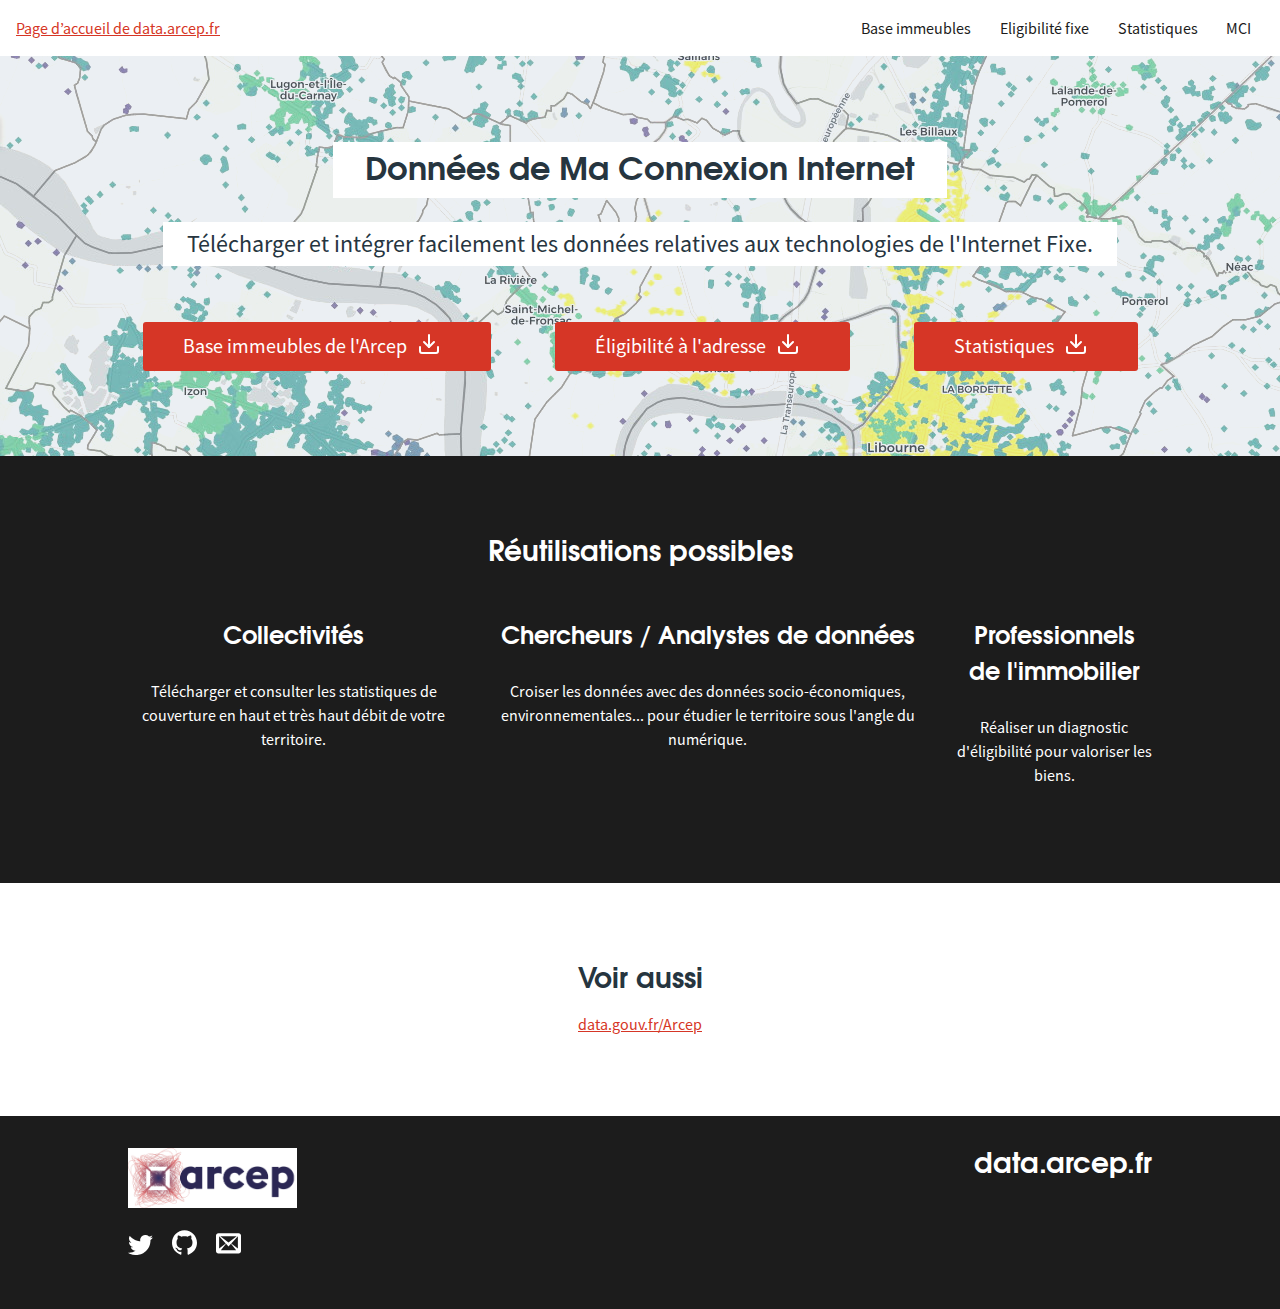
==== commit c2ce5394: "Ajout de 'statistiques'" ====
--- a/fixe/index.html
+++ b/fixe/index.html
@@ -34,6 +34,7 @@
 							<ul class="jsx-1099488422 nav__links">
 								<li class="jsx-1099488422 nav__item"><a class="jsx-1099488422" href="./base_immeuble.html">Base immeubles</a></li>
 								<li class="jsx-1099488422 nav__item"><a class="jsx-1099488422" href="./eligibilite.html">Eligibilité fixe</a></li>
+								<li class="jsx-1099488422 nav__item"><a class="jsx-1099488422" href="./statistiques.html">Statistiques</a></li>
 								<li class="jsx-1099488422 nav__item"><a class="jsx-1099488422" href="https://maconnexioninternet.arcep.fr" title="Ma Connexion Internet" target="_blank">MCI</a></li>
 							</ul>
 						</nav>
@@ -65,6 +66,13 @@
 									</svg></span></a>
                 </div>
 								<div class="jsx-419204450 action-button"><a href="./eligibilite.html" class="button large primary" style="display:inline-flex;justify-content:space-between;align-items:center;text-align:center">Éligibilité à l'adresse <span style="margin:0 0.5em" class="jsx-419204450">
+                  <svg xmlns="http://www.w3.org/2000/svg" width="24" height="24" viewBox="0 0 24 24" fill="none" stroke="currentColor" stroke-width="2" stroke-linecap="round" stroke-linejoin="round">
+										<path d="M21 15v4a2 2 0 0 1-2 2H5a2 2 0 0 1-2-2v-4"></path>
+										<polyline points="7 10 12 15 17 10"></polyline>
+										<line x1="12" y1="15" x2="12" y2="3"></line>
+									</svg></span></a>
+                </div>
+								<div class="jsx-419204450 action-button"><a href="./statistiques.html" class="button large primary" style="display:inline-flex;justify-content:space-between;align-items:center;text-align:center">Statistiques <span style="margin:0 0.5em" class="jsx-419204450">
                   <svg xmlns="http://www.w3.org/2000/svg" width="24" height="24" viewBox="0 0 24 24" fill="none" stroke="currentColor" stroke-width="2" stroke-linecap="round" stroke-linejoin="round">
 										<path d="M21 15v4a2 2 0 0 1-2 2H5a2 2 0 0 1-2-2v-4"></path>
 										<polyline points="7 10 12 15 17 10"></polyline>
